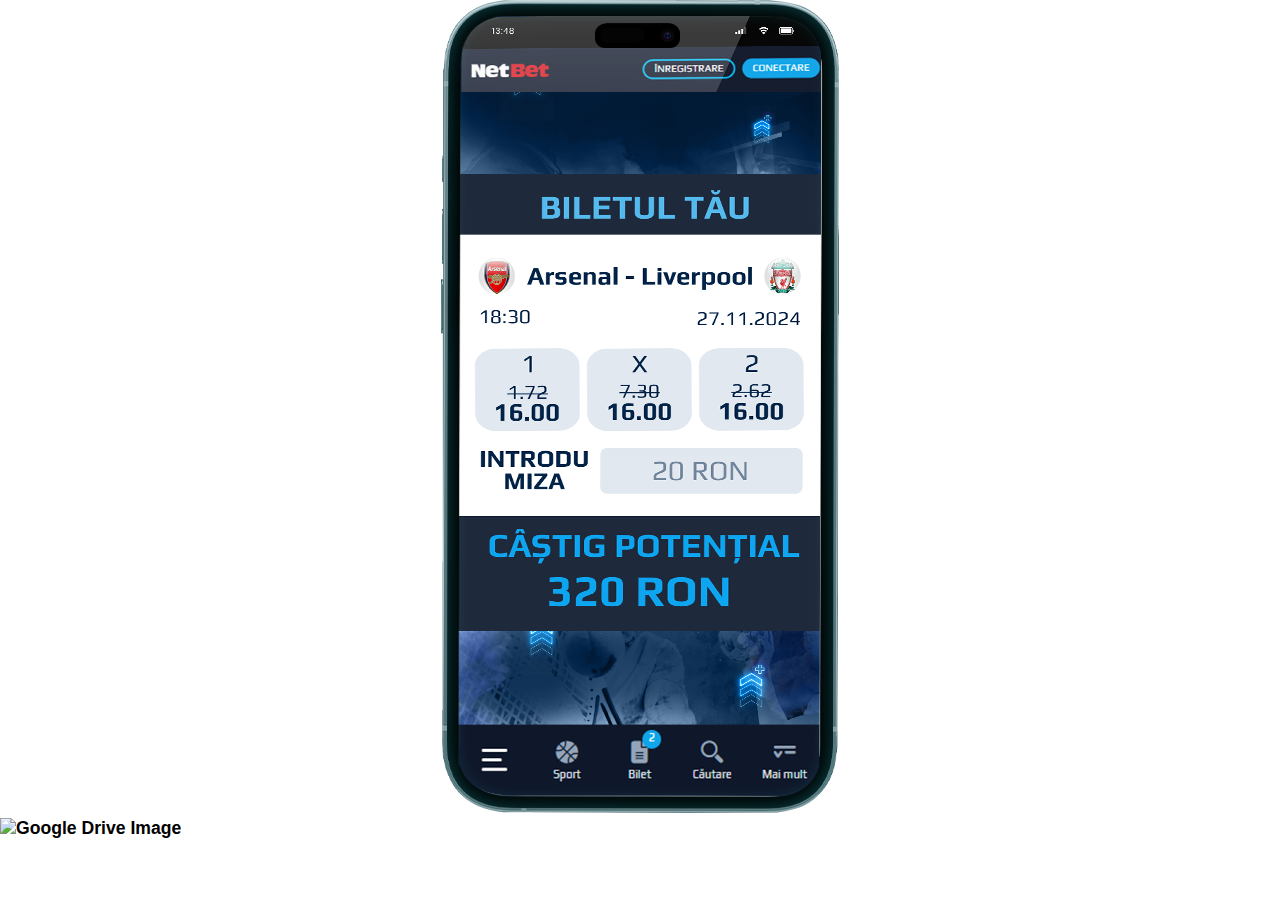
==== done.html @ 91dc1ec6 "update" ====
<!DOCTYPE html>
<html lang="en">
  <head>
    <meta charset="UTF-8" />
    <meta name="viewport" content="width=device-width, initial-scale=1.0" />
    <script src="https://code.jquery.com/jquery-3.6.0.min.js"></script>
    <link rel="stylesheet" href="./done.css">
    <title>Document</title>
  </head>
  <body>
    <div class="c-ticket">
        <div class="test2">


            <img src="./assets/iphone-frame.png" alt="" class="test">
      
        </div>
      <div class="insert-ticket" id="insert-ticket">
      </div>
    </div>
    <img src="https://drive.usercontent.google.com/download?id=1cyWL9AUz9_jAJAaixuT66dRue7ZwyyI5&export=view&authuser=0" alt="Google Drive Image" />



    <script src="./done.js"></script>
  </body>
</html>
---- done.css ----
*,
*::before,
*::after {
  margin: 0;
  padding: 0;
  box-sizing: border-box;
}

body {
    height: 100vh;
    font-size: 110%;
    font-weight: 600;
    font-family: sans-serif;
}

.card-content {
  background: rgb(125, 125, 245);
  max-width: 360px;
  min-width: 360px;
  text-align: center;
}

.header-ticket,
.footer-ticket {
  background: red;
  padding: 20px 0;
  font-size: 1.4em;
  text-transform: uppercase;
}

.d-between {
  display: flex;
  justify-content: space-between;
  align-items: center;
}

.body-ticket {
  padding: 10px 20px;
}

.body-ticket > div,
.footer-ticket {
  margin: 15px 0;
}

.body-ticket {
  background: green;
  margin: 10px 0;
}

.footer-ticket {
  background: brown;
}

.bet-option > div {
  padding: 10px;
  background: red;
}

.bet-option {
  background: blue;
  display: flex;
  flex-direction: row;
}
.underline {
  text-decoration: line-through;
}

.insert-ticket {
    z-index: 5;
    position: absolute;
    top: 50%;
    left: 50%;
    transform: translate(-50%,-50%);
}
.c-ticket {
    display: flex;
    justify-content: center;
    align-items: center;
    position: relative;
}

.test {
    position: relative;

}

.test2 {
    overflow: hidden;
}
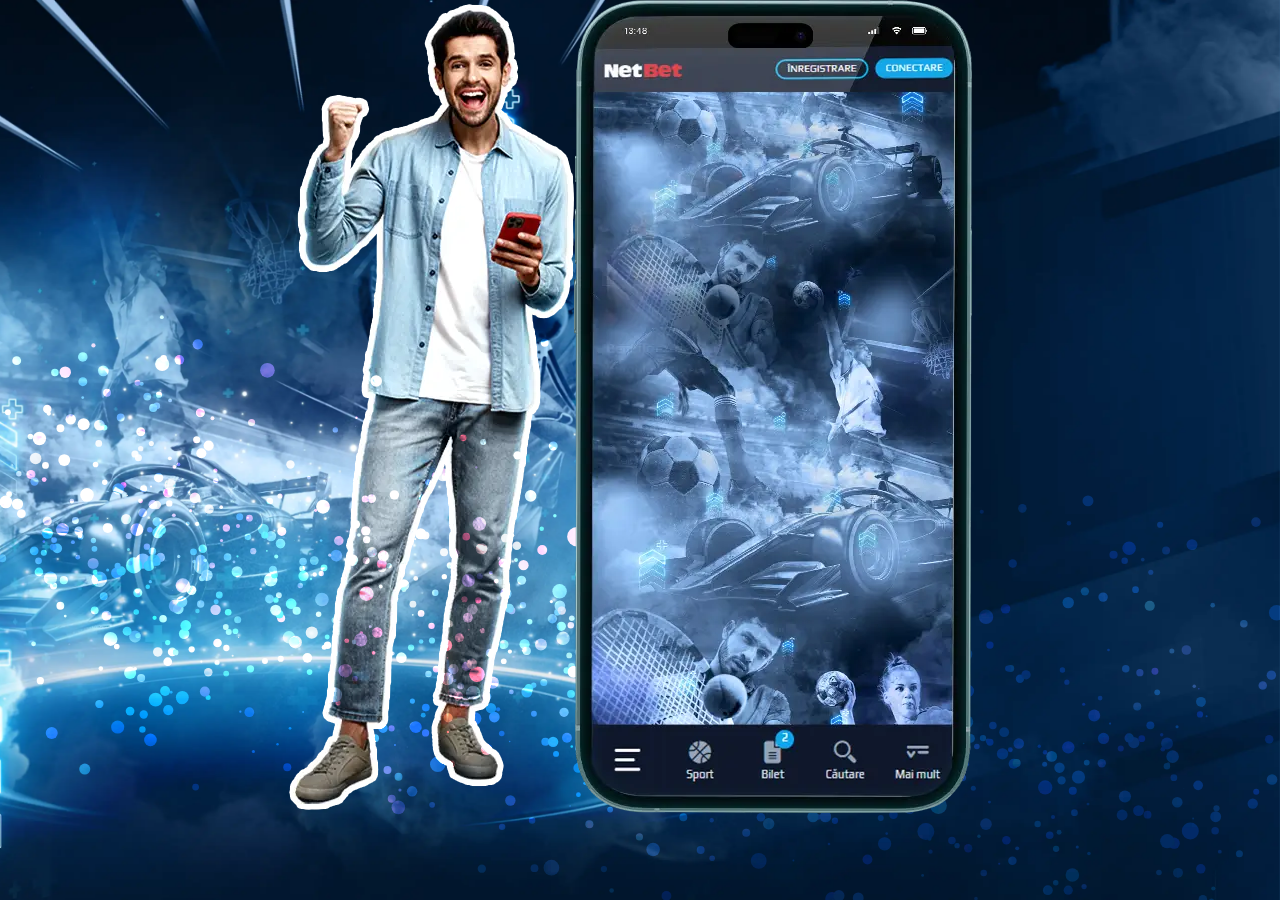
==== commit 38050f6f: "update odds" ====
--- a/done.html
+++ b/done.html
@@ -3,25 +3,79 @@
   <head>
     <meta charset="UTF-8" />
     <meta name="viewport" content="width=device-width, initial-scale=1.0" />
+
     <script src="https://code.jquery.com/jquery-3.6.0.min.js"></script>
-    <link rel="stylesheet" href="./done.css">
+    <script src="https://pbutcher.uk/flipdown/js/flipdown/flipdown.js"></script>
+    <link rel="stylesheet" href="./done.css" />
+    <link
+      href="https://pbutcher.uk/flipdown/css/flipdown/flipdown.css"
+      rel="stylesheet"
+    />
     <title>Document</title>
   </head>
   <body>
-    <div class="c-ticket">
+    <canvas id="particle-canvas"></canvas>
+    <div class="c-app">
+      <div class="c-wrapp">
+      <div class="test1">
+        <img src="./assets/man.webp" alt="man" class="test1">
+                </div>
+      <div class="c-ticket">
+    
         <div class="test2">
+          <img src="./assets/phone.webp" alt="" class="test" />
+        </div>
+        <div class="insert-ticket" id="insert-ticket"></div>
+      </div>
+    
+    </div>
+    <div class="count-down">
+      <div class="flipdown" id="flipdown"></div>
+    </div>
+  </div>
+    <style>
+      .flipdown.flipdown__theme-dark .rotor-bottom,
+      .flipdown.flipdown__theme-dark .rotor-leaf-rear,
+      .flipdown.flipdown__theme-dark .rotor,
+      .flipdown.flipdown__theme-dark .rotor-top,
+      .flipdown.flipdown__theme-dark .rotor-leaf-front {
+        color: var(--footer_color);
+        background-color: var(--_lightGray);
+      }
 
-
-            <img src="./assets/iphone-frame.png" alt="" class="test">
-      
-        </div>
-      <div class="insert-ticket" id="insert-ticket">
-      </div>
-    </div>
-    <img src="https://drive.usercontent.google.com/download?id=1cyWL9AUz9_jAJAaixuT66dRue7ZwyyI5&export=view&authuser=0" alt="Google Drive Image" />
-
-
+      .count-down {
+        display: flex;
+        justify-content: center;
+        align-items: center;
+        width:fit-content;
+        /* height: 378px;
+        margin: auto;
+        padding: 20px; */
+      }
+      .count-down .flipdown {
+        /* margin: auto;
+        width: 600px;
+        margin-top: 30px; */
+      }
+      .count-down h1 {
+        text-align: center;
+        font-weight: 400;
+        font-size: 3em;
+        margin-top: 0;
+        margin-bottom: 10px;
+      }
+      @media (max-width: 550px) {
+        .count-down {
+          width: 100%;
+          height: 362px;
+        }
+        .count-down h1 {
+          font-size: 2.5em;
+        }
+      }
+    </style>
 
     <script src="./done.js"></script>
+    <script src="./particles.js"></script>
   </body>
 </html>
--- a/done.css
+++ b/done.css
@@ -1,3 +1,49 @@
+
+@font-face {
+  font-family: 'montBlack';
+  src: url('./fonts/montserrat-black-webfont.woff2') format('woff2'),
+       url('./fonts/montserrat-black-webfont.woff') format('woff');
+  font-weight: 900;
+  font-style: normal;
+  font-display: swap;
+}
+@font-face {
+  font-family: 'montExtraBold';
+  src: url('./fonts/montserrat-extrabold-webfont.woff2') format('woff2'),
+       url('./fonts/montserrat-extrabold-webfont.woff') format('woff');
+  font-weight: 600;
+  font-style: normal;
+  font-display: swap;
+}
+
+@font-face {
+  font-family: 'montBold';
+  src: url('./fonts/montserrat-bold-webfont.woff2') format('woff2'),
+       url('./fonts/montserrat-bold-webfont.woff') format('woff');
+  font-weight: 600;
+  font-style: normal;
+  font-display: swap;
+}
+
+@font-face {
+  font-family: 'montSemiBold';
+  src: url('./fonts/montserrat-semibold-webfont.woff2') format('woff2'),
+       url('./fonts/montserrat-semibold-webfont.woff') format('woff');
+  font-weight: 500;
+  font-style: normal;
+  font-display: swap;
+}
+
+@font-face {
+  font-family: 'montRegular';
+  src: url('./fonts/montserrat-regular-webfont.woff2') format('woff2'),
+       url('./fonts/montserrat-regular-webfont.woff') format('woff');
+  font-weight: 400;
+  font-style: normal;
+  font-display: swap;
+}
+
+
 *,
 *::before,
 *::after {
@@ -6,86 +52,285 @@
   box-sizing: border-box;
 }
 
+:root {
+  --__sport: rgb(100, 176, 0);
+  --__casino: transparent linear-gradient(312deg, #1f71ad 0%, #00c0fa 100%) 0%
+    0% no-repeat padding-box;
+  --__sport_hover: linear-gradient(135deg, #90e000, #64b000);
+  --button_color: linear-gradient(to right, #ff1c26, #a81c1f);
+  --button_color-hover: linear-gradient(to left, #ff1c26, #a81c1f);
+  --color_blue: #c5e6ff;
+  --color_red: #ff0000;
+  --color_white: #fff;
+  --color_softGray: #bfbfbf;
+  --header_color: #141c33;
+  --footer_color: #010718;
+  --textShadowFull: var(--textShadow) 0px 0px 10px,
+    var(--textShadow) 0px 0px 10px, var(--textShadow) 0px 0px 5px,
+    var(--textShadow) 0px 0px 16px;
+  --textShadow: #ff0000;
+  --textShadowSmooth: var(--textShadow) 0px 0px 0px,
+    var(--textShadow) 0px 0px 10px, var(--textShadow) 0px 0px 2px,
+    var(--textShadow) 0px 0px 6px;
+
+  --gray_color: #333;
+  --_lightGray: #e2e8f0;
+}
+
 body {
-    height: 100vh;
-    font-size: 110%;
-    font-weight: 600;
-    font-family: sans-serif;
+  /* height: 100vh; */
+  font-size: 100%;
+  font-family: "montBold";
+  background: steelblue;
+}
+
+body::after {
+  content: "";
+  position: fixed;
+  top: 0;
+  left: 0;
+  width: 100%;
+  height: 100%;
+  background: url(./assets/background.webp);
+  background-position: bottom;
+  background-size: cover;
+  background-repeat: no-repeat;
+  z-index: -1;
+}
+
+input[type="number"]::-webkit-inner-spin-button,
+input[type="number"]::-webkit-outer-spin-button {
+  -webkit-appearance: none;
+  margin: 0;
+}
+
+input[type="number"] {
+  -moz-appearance: textfield;
+}
+
+input[type="number"] {
+  appearance: textfield;
+}
+
+.teams,
+.teams p,
+.bet-option,
+.c-ticket,
+.body-ticket > div,
+.form-ticket,.c-wrapp {
+  display: flex;
+  justify-content: center;
+  align-items: center;
+}
+
+
+.c-app {
+  display: flex;
+  flex-direction: row;
+  justify-content:center;
+  gap: 20px;
+
 }
 
 .card-content {
-  background: rgb(125, 125, 245);
+  background: var(--header_color);
   max-width: 360px;
   min-width: 360px;
   text-align: center;
+  color: #fff;
 }
 
 .header-ticket,
 .footer-ticket {
-  background: red;
-  padding: 20px 0;
-  font-size: 1.4em;
   text-transform: uppercase;
-}
-
-.d-between {
-  display: flex;
+  padding: 15px;
+  font-size: 1.3rem;
+  font-family: "montExtraBold";
+  color: var(--color_blue);
+}
+
+.footer-ticket {
+  margin: 0 auto !important;
+}
+
+.underline {
+  position: relative;
+}
+
+.underline::after {
+  position: absolute;
+  content: "";
+  width: 120%;
+  z-index: 22;
+  left: -10%;
+  top: 35%;
+  border-top: 2px solid;
+  border-color: var(--footer_color);
+  -webkit-transform: rotate(0deg);
+  -moz-transform: rotate(-0deg);
+  -ms-transform: rotate(-0deg);
+  -o-transform: rotate(-0deg);
+  transform: rotate(-0deg);
+}
+
+.error-message {
+  font-size: 13px;
+}
+.body-ticket {
+  padding: 10px 15px;
+  color: var(--header_color);
+  background: #fcfcfc;
+  text-transform: uppercase;
+}
+.body-ticket > div {
   justify-content: space-between;
-  align-items: center;
-}
-
-.body-ticket {
-  padding: 10px 20px;
+}
+.body-ticket > div:nth-child(1) {
+  justify-content: center;
+  margin-bottom: 0;
+  gap: 25px;
+}
+.body-ticket > div:nth-child(2) {
+  margin: 3px 10px 15px;
+  font-family: 'montRegular';
+  justify-content:space-between;
+  flex-direction: row-reverse;
+  gap: 0px;
+  text-transform: lowercase;
+}
+.body-ticket > div:nth-last-child(2){
+  margin: 15px 0;
+}
+.body-ticket > div:nth-last-child(2) p {
+  font-size: 1.1rem;
+  font-family: 'montExtraBold';
 }
 
 .body-ticket > div,
 .footer-ticket {
-  margin: 15px 0;
-}
-
-.body-ticket {
-  background: green;
   margin: 10px 0;
 }
 
-.footer-ticket {
-  background: brown;
+form input {
+  border: 1px solid var(--header_color);
+  outline: none;
+  border-radius: 10px;
+  width: 100%;
+  font-family: "montBold";
+}
+
+.form-ticket {
+  width: 100%;
+  border-radius: 10px;
+  overflow: hidden;
+}
+
+.form-ticket input {
+  text-align: center;
+  background: var(--_lightGray);
+  font-size: 20px;
+  padding: 15px 20px;
+  border: none;
+  outline: none;
+}
+.form-ticket > div {
+  padding: 5px;
+  color: white;
 }
 
 .bet-option > div {
-  padding: 10px;
-  background: red;
+  padding: 9px 10px;
+  font-size: 1.2rem;
 }
 
 .bet-option {
-  background: blue;
-  display: flex;
+  background: var(--_lightGray);
+  align-items: unset;
+  border-radius: 10px;
   flex-direction: row;
-}
-.underline {
-  text-decoration: line-through;
+  min-width: 100px;
+}
+.bet-ticket{
+  margin: 20px 0 !important;
+}
+.bet-option > div p:nth-last-child(1) {
+  color: var(--color_red);
+}
+
+.selected-bet {
+  background: var(--color_red);
+}
+.selected-bet > div p:nth-child(1),
+.selected-bet,
+.selected-bet > div p:nth-last-child(1) {
+  color: #fdfdfd;
+}
+
+.selected-bet,
+.selected-bet > div p:nth-child(0) {
+  color: var(--footer_color);
 }
 
 .insert-ticket {
-    z-index: 5;
-    position: absolute;
-    top: 50%;
-    left: 50%;
-    transform: translate(-50%,-50%);
+  z-index: 5;
+  position: absolute;
+  top: 50%;
+  left: 50%;
+  transform: translate(-50%, -50%);
 }
 .c-ticket {
-    display: flex;
-    justify-content: center;
-    align-items: center;
-    position: relative;
+  position: relative;
 }
 
 .test {
-    position: relative;
-
+  position: relative;
 }
 
 .test2 {
-    overflow: hidden;
-}
-
+  overflow: hidden;
+}
+
+#potentialWinning {
+ line-height: 1.3;
+}
+#potentialWinning p {
+  font-size: 2rem;
+}
+#particle-canvas {
+  width: 100%;
+  height: 100%;
+  vertical-align: middle;
+  position: absolute;
+  left: 0;
+  top: 0;
+  mix-blend-mode: color-dodge;
+  z-index: 0;
+
+}
+
+.teams {
+  /* gap: 4px; */
+  text-transform: uppercase;
+  flex-direction: column;
+}
+.teams:nth-child(1) {
+  justify-content: start;
+}
+.teams:nth-child(2) {
+  justify-content: end;
+}
+.teams img {
+  width: 40px;
+  min-width: 40px;
+  height: auto;
+  object-fit: contain;
+  border-radius: 50%;
+  background: linear-gradient(-150deg, rgba(250, 250, 250, 1) 26%, rgb(209 209 209) 100%);
+  padding: 4px;
+}
+.teams p {
+  min-height: 50px;
+  align-items: center;
+  font-family: 'montExtraBold';
+  font-size: 1.1rem;
+}
